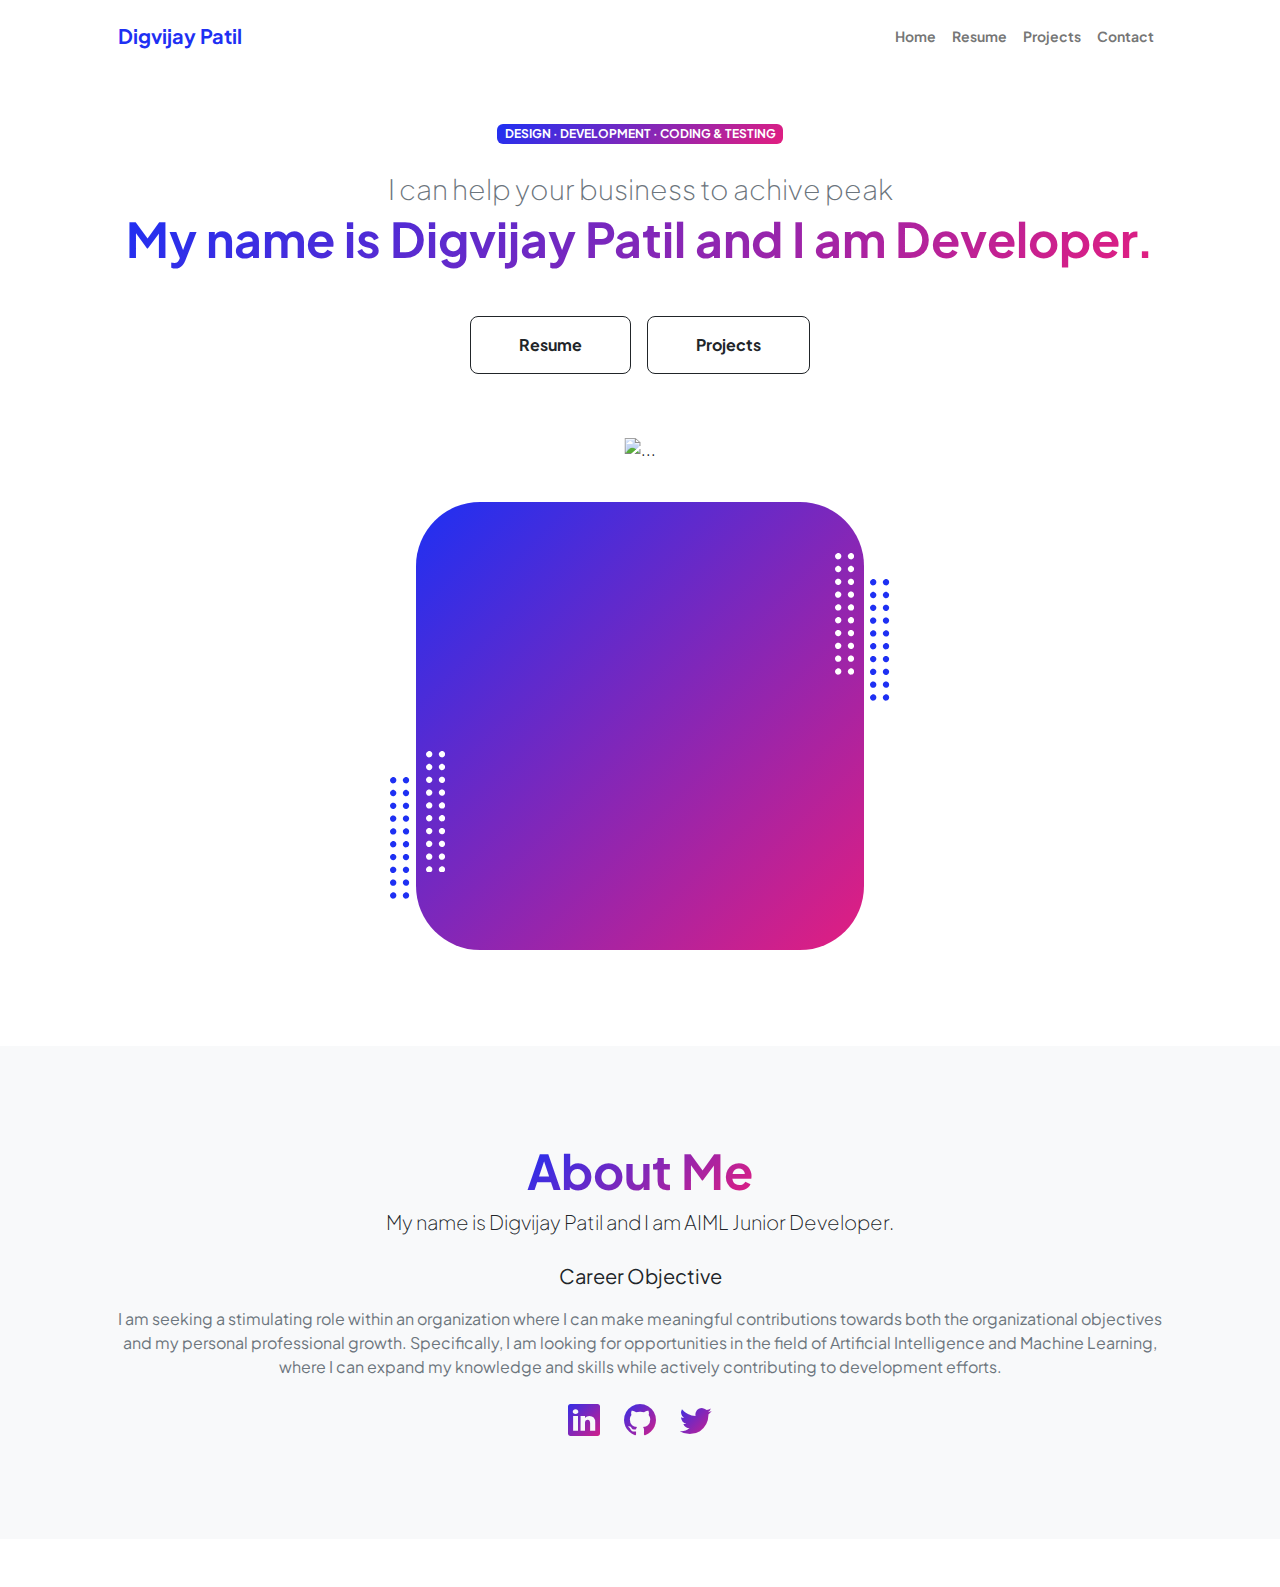
==== index.html @ 7efc9205 "changes" ====
<!DOCTYPE html>
<html lang="en">
    <head>
        
        <title>Digvijay Patil</title>

        <!-- Favicon-->
        <link rel="icon" type="image/x-icon" href="assets/favicon.ico" />
        <!-- Custom Google font-->
        <link rel="preconnect" href="https://fonts.googleapis.com" />
        <link rel="preconnect" href="https://fonts.gstatic.com" crossorigin />
        <link href="https://fonts.googleapis.com/css2?family=Plus+Jakarta+Sans:wght@100;200;300;400;500;600;700;800;900&amp;display=swap" rel="stylesheet" />
        <!-- Bootstrap icons-->
        <link href="https://cdn.jsdelivr.net/npm/bootstrap-icons@1.8.1/font/bootstrap-icons.css" rel="stylesheet" />
        <!-- Core theme CSS (includes Bootstrap)-->
        <link href="css/styles.css" rel="stylesheet" />
    </head>

    <body class="d-flex flex-column h-100">
        <main class="flex-shrink-0">

            <!-- Navigation-->
            <nav class="navbar navbar-expand-lg navbar-light bg-white py-3">
                <div class="container px-5">
                    <a class="navbar-brand" href="index.html"><span class="fw-bolder text-primary">Digvijay Patil </span></a>
                    <button class="navbar-toggler" type="button" data-bs-toggle="collapse" data-bs-target="#navbarSupportedContent" aria-controls="navbarSupportedContent" aria-expanded="false" aria-label="Toggle navigation"><span class="navbar-toggler-icon"></span></button>
                    <div class="collapse navbar-collapse" id="navbarSupportedContent">
                        <ul class="navbar-nav ms-auto mb-2 mb-lg-0 small fw-bolder">
                            <li class="nav-item"><a class="nav-link" href="index.html">Home</a></li>
                            <li class="nav-item"><a class="nav-link" href="resume.html">Resume</a></li>
                            <li class="nav-item"><a class="nav-link" href="projects.html">Projects</a></li>
                            <li class="nav-item"><a class="nav-link" href="contact.html">Contact</a></li>
                        </ul>
                    </div>
                </div>
            </nav>

            <!-- Header-->
            <header class="py-5">
                <div class="container px-5 pb-5">
                    <div class="row gx-5 align-items-center">
                        <div class="col-xxl-5">
                            <!-- Header text content-->
                            <div class="text-center text-xxl-start">
                                <div class="badge bg-gradient-primary-to-secondary text-white mb-4"><div class="text-uppercase">Design &middot; Development &middot; Coding & Testing</div></div>
                                <div class="fs-3 fw-light text-muted">I can help your business to achive peak</div>
                                <h1 class="display-5 fw-bolder mb-5"><span class="text-gradient d-inline">My name is Digvijay Patil and I am Developer.</span></h1>
                                <div class="d-grid gap-3 d-sm-flex justify-content-sm-center justify-content-xxl-start mb-3">
                                    <!-- <a class="btn btn-primary btn-lg px-5 py-3 me-sm-3 fs-6 fw-bolder" href="resume.html">Resume</a> -->
                                    <a class="btn btn-outline-dark btn-lg px-5 py-3 fs-6 fw-bolder" href="resume.html">Resume</a>
                                    <a class="btn btn-outline-dark btn-lg px-5 py-3 fs-6 fw-bolder" href="projects.html">Projects</a>
                                </div>
                            </div>
                        </div>
                        <div class="col-xxl-7">

                            <!-- Header profile picture-->
                            <div class="d-flex justify-content-center mt-5 mt-xxl-0">
                                <div class="profile bg-gradient-primary-to-secondary">
                                    <img class="profile-img" src="assets/profile.png" alt="..." />
                                    <div class="dots-1">
                                        <!-- SVG Dots-->
                                        <svg version="1.1" xmlns="http://www.w3.org/2000/svg" xmlns:xlink="http://www.w3.org/1999/xlink" x="0px" y="0px" viewBox="0 0 191.6 1215.4" style="enable-background: new 0 0 191.6 1215.4" xml:space="preserve">
                                            <g transform="translate(0.000000,1280.000000) scale(0.100000,-0.100000)">
                                                <path d="M227.7,12788.6c-105-35-200-141-222-248c-43-206,163-412,369-369c155,32,275,190,260,339c-11,105-90,213-190,262        C383.7,12801.6,289.7,12808.6,227.7,12788.6z"></path>
                                                <path d="M1507.7,12788.6c-151-50-253-216-222-362c25-119,136-230,254-255c194-41,395,142,375,339c-11,105-90,213-190,262        C1663.7,12801.6,1569.7,12808.6,1507.7,12788.6z"></path>
                                                <path d="M227.7,11508.6c-105-35-200-141-222-248c-43-206,163-412,369-369c155,32,275,190,260,339c-11,105-90,213-190,262        C383.7,11521.6,289.7,11528.6,227.7,11508.6z"></path>
                                                <path d="M1507.7,11508.6c-151-50-253-216-222-362c25-119,136-230,254-255c194-41,395,142,375,339c-11,105-90,213-190,262        C1663.7,11521.6,1569.7,11528.6,1507.7,11508.6z"></path>
                                                <path d="M227.7,10228.6c-105-35-200-141-222-248c-43-206,163-412,369-369c155,32,275,190,260,339c-11,105-90,213-190,262        C383.7,10241.6,289.7,10248.6,227.7,10228.6z"></path>
                                                <path d="M1507.7,10228.6c-105-35-200-141-222-248c-43-206,163-412,369-369c155,32,275,190,260,339c-11,105-90,213-190,262        C1663.7,10241.6,1569.7,10248.6,1507.7,10228.6z"></path>
                                                <path d="M227.7,8948.6c-105-35-200-141-222-248c-43-206,163-412,369-369c155,32,275,190,260,339c-11,105-90,213-190,262        C383.7,8961.6,289.7,8968.6,227.7,8948.6z"></path>
                                                <path d="M1507.7,8948.6c-105-35-200-141-222-248c-43-206,163-412,369-369c155,32,275,190,260,339c-11,105-90,213-190,262        C1663.7,8961.6,1569.7,8968.6,1507.7,8948.6z"></path>
                                                <path d="M227.7,7668.6c-105-35-200-141-222-248c-43-206,163-412,369-369c155,32,275,190,260,339c-11,105-90,213-190,262        C383.7,7681.6,289.7,7688.6,227.7,7668.6z"></path>
                                                <path d="M1507.7,7668.6c-105-35-200-141-222-248c-43-206,163-412,369-369c155,32,275,190,260,339c-11,105-90,213-190,262        C1663.7,7681.6,1569.7,7688.6,1507.7,7668.6z"></path>
                                                <path d="M227.7,6388.6c-105-35-200-141-222-248c-43-206,163-412,369-369c155,32,275,190,260,339c-11,105-90,213-190,262        C383.7,6401.6,289.7,6408.6,227.7,6388.6z"></path>
                                                <path d="M1507.7,6388.6c-105-35-200-141-222-248c-43-206,163-412,369-369c155,32,275,190,260,339c-11,105-90,213-190,262        C1663.7,6401.6,1569.7,6408.6,1507.7,6388.6z"></path>
                                                <path d="M227.7,5108.6c-105-35-200-141-222-248c-43-206,163-412,369-369c155,32,275,190,260,339c-11,105-90,213-190,262        C383.7,5121.6,289.7,5128.6,227.7,5108.6z"></path>
                                                <path d="M1507.7,5108.6c-105-35-200-141-222-248c-43-206,163-412,369-369c155,32,275,190,260,339c-11,105-90,213-190,262        C1663.7,5121.6,1569.7,5128.6,1507.7,5108.6z"></path>
                                                <path d="M227.7,3828.6c-105-35-200-141-222-248c-43-206,163-412,369-369c155,32,275,190,260,339c-11,105-90,213-190,262        C383.7,3841.6,289.7,3848.6,227.7,3828.6z"></path>
                                                <path d="M1507.7,3828.6c-105-35-200-141-222-248c-43-206,163-412,369-369c155,32,275,190,260,339c-11,105-90,213-190,262        C1663.7,3841.6,1569.7,3848.6,1507.7,3828.6z"></path>
                                                <path d="M227.7,2548.6c-105-35-200-141-222-248c-43-206,163-412,369-369c155,32,275,190,260,339c-11,105-90,213-190,262        C383.7,2561.6,289.7,2568.6,227.7,2548.6z"></path>
                                                <path d="M1507.7,2548.6c-105-35-200-141-222-248c-43-206,163-412,369-369c155,32,275,190,260,339c-11,105-90,213-190,262        C1663.7,2561.6,1569.7,2568.6,1507.7,2548.6z"></path>
                                                <path d="M227.7,1268.6c-105-35-200-141-222-248c-43-206,163-412,369-369c155,32,275,190,260,339c-11,105-90,213-190,262        C383.7,1281.6,289.7,1288.6,227.7,1268.6z"></path>
                                                <path d="M1507.7,1268.6c-105-35-200-141-222-248c-43-206,163-412,369-369c155,32,275,190,260,339c-11,105-90,213-190,262        C1663.7,1281.6,1569.7,1288.6,1507.7,1268.6z"></path>
                                            </g>
                                        </svg>
                                        <!-- END of SVG dots-->
                                    </div>
                                    <div class="dots-2">
                                        <!-- SVG Dots-->
                                        <svg version="1.1" xmlns="http://www.w3.org/2000/svg" xmlns:xlink="http://www.w3.org/1999/xlink" x="0px" y="0px" viewBox="0 0 191.6 1215.4" style="enable-background: new 0 0 191.6 1215.4" xml:space="preserve">
                                            <g transform="translate(0.000000,1280.000000) scale(0.100000,-0.100000)">
                                                <path d="M227.7,12788.6c-105-35-200-141-222-248c-43-206,163-412,369-369c155,32,275,190,260,339c-11,105-90,213-190,262        C383.7,12801.6,289.7,12808.6,227.7,12788.6z"></path>
                                                <path d="M1507.7,12788.6c-151-50-253-216-222-362c25-119,136-230,254-255c194-41,395,142,375,339c-11,105-90,213-190,262        C1663.7,12801.6,1569.7,12808.6,1507.7,12788.6z"></path>
                                                <path d="M227.7,11508.6c-105-35-200-141-222-248c-43-206,163-412,369-369c155,32,275,190,260,339c-11,105-90,213-190,262        C383.7,11521.6,289.7,11528.6,227.7,11508.6z"></path>
                                                <path d="M1507.7,11508.6c-151-50-253-216-222-362c25-119,136-230,254-255c194-41,395,142,375,339c-11,105-90,213-190,262        C1663.7,11521.6,1569.7,11528.6,1507.7,11508.6z"></path>
                                                <path d="M227.7,10228.6c-105-35-200-141-222-248c-43-206,163-412,369-369c155,32,275,190,260,339c-11,105-90,213-190,262        C383.7,10241.6,289.7,10248.6,227.7,10228.6z"></path>
                                                <path d="M1507.7,10228.6c-105-35-200-141-222-248c-43-206,163-412,369-369c155,32,275,190,260,339c-11,105-90,213-190,262        C1663.7,10241.6,1569.7,10248.6,1507.7,10228.6z"></path>
                                                <path d="M227.7,8948.6c-105-35-200-141-222-248c-43-206,163-412,369-369c155,32,275,190,260,339c-11,105-90,213-190,262        C383.7,8961.6,289.7,8968.6,227.7,8948.6z"></path>
                                                <path d="M1507.7,8948.6c-105-35-200-141-222-248c-43-206,163-412,369-369c155,32,275,190,260,339c-11,105-90,213-190,262        C1663.7,8961.6,1569.7,8968.6,1507.7,8948.6z"></path>
                                                <path d="M227.7,7668.6c-105-35-200-141-222-248c-43-206,163-412,369-369c155,32,275,190,260,339c-11,105-90,213-190,262        C383.7,7681.6,289.7,7688.6,227.7,7668.6z"></path>
                                                <path d="M1507.7,7668.6c-105-35-200-141-222-248c-43-206,163-412,369-369c155,32,275,190,260,339c-11,105-90,213-190,262        C1663.7,7681.6,1569.7,7688.6,1507.7,7668.6z"></path>
                                                <path d="M227.7,6388.6c-105-35-200-141-222-248c-43-206,163-412,369-369c155,32,275,190,260,339c-11,105-90,213-190,262        C383.7,6401.6,289.7,6408.6,227.7,6388.6z"></path>
                                                <path d="M1507.7,6388.6c-105-35-200-141-222-248c-43-206,163-412,369-369c155,32,275,190,260,339c-11,105-90,213-190,262        C1663.7,6401.6,1569.7,6408.6,1507.7,6388.6z"></path>
                                                <path d="M227.7,5108.6c-105-35-200-141-222-248c-43-206,163-412,369-369c155,32,275,190,260,339c-11,105-90,213-190,262        C383.7,5121.6,289.7,5128.6,227.7,5108.6z"></path>
                                                <path d="M1507.7,5108.6c-105-35-200-141-222-248c-43-206,163-412,369-369c155,32,275,190,260,339c-11,105-90,213-190,262        C1663.7,5121.6,1569.7,5128.6,1507.7,5108.6z"></path>
                                                <path d="M227.7,3828.6c-105-35-200-141-222-248c-43-206,163-412,369-369c155,32,275,190,260,339c-11,105-90,213-190,262        C383.7,3841.6,289.7,3848.6,227.7,3828.6z"></path>
                                                <path d="M1507.7,3828.6c-105-35-200-141-222-248c-43-206,163-412,369-369c155,32,275,190,260,339c-11,105-90,213-190,262        C1663.7,3841.6,1569.7,3848.6,1507.7,3828.6z"></path>
                                                <path d="M227.7,2548.6c-105-35-200-141-222-248c-43-206,163-412,369-369c155,32,275,190,260,339c-11,105-90,213-190,262        C383.7,2561.6,289.7,2568.6,227.7,2548.6z"></path>
                                                <path d="M1507.7,2548.6c-105-35-200-141-222-248c-43-206,163-412,369-369c155,32,275,190,260,339c-11,105-90,213-190,262        C1663.7,2561.6,1569.7,2568.6,1507.7,2548.6z"></path>
                                                <path d="M227.7,1268.6c-105-35-200-141-222-248c-43-206,163-412,369-369c155,32,275,190,260,339c-11,105-90,213-190,262        C383.7,1281.6,289.7,1288.6,227.7,1268.6z"></path>
                                                <path d="M1507.7,1268.6c-105-35-200-141-222-248c-43-206,163-412,369-369c155,32,275,190,260,339c-11,105-90,213-190,262        C1663.7,1281.6,1569.7,1288.6,1507.7,1268.6z"></path>
                                            </g>
                                        </svg>
                                        <!-- END of SVG dots-->
                                    </div>
                                    <div class="dots-3">
                                        <!-- SVG Dots-->
                                        <svg version="1.1" xmlns="http://www.w3.org/2000/svg" xmlns:xlink="http://www.w3.org/1999/xlink" x="0px" y="0px" viewBox="0 0 191.6 1215.4" style="enable-background: new 0 0 191.6 1215.4" xml:space="preserve">
                                            <g transform="translate(0.000000,1280.000000) scale(0.100000,-0.100000)">
                                                <path d="M227.7,12788.6c-105-35-200-141-222-248c-43-206,163-412,369-369c155,32,275,190,260,339c-11,105-90,213-190,262        C383.7,12801.6,289.7,12808.6,227.7,12788.6z"></path>
                                                <path d="M1507.7,12788.6c-151-50-253-216-222-362c25-119,136-230,254-255c194-41,395,142,375,339c-11,105-90,213-190,262        C1663.7,12801.6,1569.7,12808.6,1507.7,12788.6z"></path>
                                                <path d="M227.7,11508.6c-105-35-200-141-222-248c-43-206,163-412,369-369c155,32,275,190,260,339c-11,105-90,213-190,262        C383.7,11521.6,289.7,11528.6,227.7,11508.6z"></path>
                                                <path d="M1507.7,11508.6c-151-50-253-216-222-362c25-119,136-230,254-255c194-41,395,142,375,339c-11,105-90,213-190,262        C1663.7,11521.6,1569.7,11528.6,1507.7,11508.6z"></path>
                                                <path d="M227.7,10228.6c-105-35-200-141-222-248c-43-206,163-412,369-369c155,32,275,190,260,339c-11,105-90,213-190,262        C383.7,10241.6,289.7,10248.6,227.7,10228.6z"></path>
                                                <path d="M1507.7,10228.6c-105-35-200-141-222-248c-43-206,163-412,369-369c155,32,275,190,260,339c-11,105-90,213-190,262        C1663.7,10241.6,1569.7,10248.6,1507.7,10228.6z"></path>
                                                <path d="M227.7,8948.6c-105-35-200-141-222-248c-43-206,163-412,369-369c155,32,275,190,260,339c-11,105-90,213-190,262        C383.7,8961.6,289.7,8968.6,227.7,8948.6z"></path>
                                                <path d="M1507.7,8948.6c-105-35-200-141-222-248c-43-206,163-412,369-369c155,32,275,190,260,339c-11,105-90,213-190,262        C1663.7,8961.6,1569.7,8968.6,1507.7,8948.6z"></path>
                                                <path d="M227.7,7668.6c-105-35-200-141-222-248c-43-206,163-412,369-369c155,32,275,190,260,339c-11,105-90,213-190,262        C383.7,7681.6,289.7,7688.6,227.7,7668.6z"></path>
                                                <path d="M1507.7,7668.6c-105-35-200-141-222-248c-43-206,163-412,369-369c155,32,275,190,260,339c-11,105-90,213-190,262        C1663.7,7681.6,1569.7,7688.6,1507.7,7668.6z"></path>
                                                <path d="M227.7,6388.6c-105-35-200-141-222-248c-43-206,163-412,369-369c155,32,275,190,260,339c-11,105-90,213-190,262        C383.7,6401.6,289.7,6408.6,227.7,6388.6z"></path>
                                                <path d="M1507.7,6388.6c-105-35-200-141-222-248c-43-206,163-412,369-369c155,32,275,190,260,339c-11,105-90,213-190,262        C1663.7,6401.6,1569.7,6408.6,1507.7,6388.6z"></path>
                                                <path d="M227.7,5108.6c-105-35-200-141-222-248c-43-206,163-412,369-369c155,32,275,190,260,339c-11,105-90,213-190,262        C383.7,5121.6,289.7,5128.6,227.7,5108.6z"></path>
                                                <path d="M1507.7,5108.6c-105-35-200-141-222-248c-43-206,163-412,369-369c155,32,275,190,260,339c-11,105-90,213-190,262        C1663.7,5121.6,1569.7,5128.6,1507.7,5108.6z"></path>
                                                <path d="M227.7,3828.6c-105-35-200-141-222-248c-43-206,163-412,369-369c155,32,275,190,260,339c-11,105-90,213-190,262        C383.7,3841.6,289.7,3848.6,227.7,3828.6z"></path>
                                                <path d="M1507.7,3828.6c-105-35-200-141-222-248c-43-206,163-412,369-369c155,32,275,190,260,339c-11,105-90,213-190,262        C1663.7,3841.6,1569.7,3848.6,1507.7,3828.6z"></path>
                                                <path d="M227.7,2548.6c-105-35-200-141-222-248c-43-206,163-412,369-369c155,32,275,190,260,339c-11,105-90,213-190,262        C383.7,2561.6,289.7,2568.6,227.7,2548.6z"></path>
                                                <path d="M1507.7,2548.6c-105-35-200-141-222-248c-43-206,163-412,369-369c155,32,275,190,260,339c-11,105-90,213-190,262        C1663.7,2561.6,1569.7,2568.6,1507.7,2548.6z"></path>
                                                <path d="M227.7,1268.6c-105-35-200-141-222-248c-43-206,163-412,369-369c155,32,275,190,260,339c-11,105-90,213-190,262        C383.7,1281.6,289.7,1288.6,227.7,1268.6z"></path>
                                                <path d="M1507.7,1268.6c-105-35-200-141-222-248c-43-206,163-412,369-369c155,32,275,190,260,339c-11,105-90,213-190,262        C1663.7,1281.6,1569.7,1288.6,1507.7,1268.6z"></path>
                                            </g>
                                        </svg>
                                        <!-- END of SVG dots-->
                                    </div>
                                    <div class="dots-4">
                                        <!-- SVG Dots-->
                                        <svg version="1.1" xmlns="http://www.w3.org/2000/svg" xmlns:xlink="http://www.w3.org/1999/xlink" x="0px" y="0px" viewBox="0 0 191.6 1215.4" style="enable-background: new 0 0 191.6 1215.4" xml:space="preserve">
                                            <g transform="translate(0.000000,1280.000000) scale(0.100000,-0.100000)">
                                                <path d="M227.7,12788.6c-105-35-200-141-222-248c-43-206,163-412,369-369c155,32,275,190,260,339c-11,105-90,213-190,262        C383.7,12801.6,289.7,12808.6,227.7,12788.6z"></path>
                                                <path d="M1507.7,12788.6c-151-50-253-216-222-362c25-119,136-230,254-255c194-41,395,142,375,339c-11,105-90,213-190,262        C1663.7,12801.6,1569.7,12808.6,1507.7,12788.6z"></path>
                                                <path d="M227.7,11508.6c-105-35-200-141-222-248c-43-206,163-412,369-369c155,32,275,190,260,339c-11,105-90,213-190,262        C383.7,11521.6,289.7,11528.6,227.7,11508.6z"></path>
                                                <path d="M1507.7,11508.6c-151-50-253-216-222-362c25-119,136-230,254-255c194-41,395,142,375,339c-11,105-90,213-190,262        C1663.7,11521.6,1569.7,11528.6,1507.7,11508.6z"></path>
                                                <path d="M227.7,10228.6c-105-35-200-141-222-248c-43-206,163-412,369-369c155,32,275,190,260,339c-11,105-90,213-190,262        C383.7,10241.6,289.7,10248.6,227.7,10228.6z"></path>
                                                <path d="M1507.7,10228.6c-105-35-200-141-222-248c-43-206,163-412,369-369c155,32,275,190,260,339c-11,105-90,213-190,262        C1663.7,10241.6,1569.7,10248.6,1507.7,10228.6z"></path>
                                                <path d="M227.7,8948.6c-105-35-200-141-222-248c-43-206,163-412,369-369c155,32,275,190,260,339c-11,105-90,213-190,262        C383.7,8961.6,289.7,8968.6,227.7,8948.6z"></path>
                                                <path d="M1507.7,8948.6c-105-35-200-141-222-248c-43-206,163-412,369-369c155,32,275,190,260,339c-11,105-90,213-190,262        C1663.7,8961.6,1569.7,8968.6,1507.7,8948.6z"></path>
                                                <path d="M227.7,7668.6c-105-35-200-141-222-248c-43-206,163-412,369-369c155,32,275,190,260,339c-11,105-90,213-190,262        C383.7,7681.6,289.7,7688.6,227.7,7668.6z"></path>
                                                <path d="M1507.7,7668.6c-105-35-200-141-222-248c-43-206,163-412,369-369c155,32,275,190,260,339c-11,105-90,213-190,262        C1663.7,7681.6,1569.7,7688.6,1507.7,7668.6z"></path>
                                                <path d="M227.7,6388.6c-105-35-200-141-222-248c-43-206,163-412,369-369c155,32,275,190,260,339c-11,105-90,213-190,262        C383.7,6401.6,289.7,6408.6,227.7,6388.6z"></path>
                                                <path d="M1507.7,6388.6c-105-35-200-141-222-248c-43-206,163-412,369-369c155,32,275,190,260,339c-11,105-90,213-190,262        C1663.7,6401.6,1569.7,6408.6,1507.7,6388.6z"></path>
                                                <path d="M227.7,5108.6c-105-35-200-141-222-248c-43-206,163-412,369-369c155,32,275,190,260,339c-11,105-90,213-190,262        C383.7,5121.6,289.7,5128.6,227.7,5108.6z"></path>
                                                <path d="M1507.7,5108.6c-105-35-200-141-222-248c-43-206,163-412,369-369c155,32,275,190,260,339c-11,105-90,213-190,262        C1663.7,5121.6,1569.7,5128.6,1507.7,5108.6z"></path>
                                                <path d="M227.7,3828.6c-105-35-200-141-222-248c-43-206,163-412,369-369c155,32,275,190,260,339c-11,105-90,213-190,262        C383.7,3841.6,289.7,3848.6,227.7,3828.6z"></path>
                                                <path d="M1507.7,3828.6c-105-35-200-141-222-248c-43-206,163-412,369-369c155,32,275,190,260,339c-11,105-90,213-190,262        C1663.7,3841.6,1569.7,3848.6,1507.7,3828.6z"></path>
                                                <path d="M227.7,2548.6c-105-35-200-141-222-248c-43-206,163-412,369-369c155,32,275,190,260,339c-11,105-90,213-190,262        C383.7,2561.6,289.7,2568.6,227.7,2548.6z"></path>
                                                <path d="M1507.7,2548.6c-105-35-200-141-222-248c-43-206,163-412,369-369c155,32,275,190,260,339c-11,105-90,213-190,262        C1663.7,2561.6,1569.7,2568.6,1507.7,2548.6z"></path>
                                                <path d="M227.7,1268.6c-105-35-200-141-222-248c-43-206,163-412,369-369c155,32,275,190,260,339c-11,105-90,213-190,262        C383.7,1281.6,289.7,1288.6,227.7,1268.6z"></path>
                                                <path d="M1507.7,1268.6c-105-35-200-141-222-248c-43-206,163-412,369-369c155,32,275,190,260,339c-11,105-90,213-190,262        C1663.7,1281.6,1569.7,1288.6,1507.7,1268.6z"></path>
                                            </g>
                                        </svg>
                                        <!-- END of SVG dots-->
                                    </div>
                                </div>
                            </div>
                        </div>
                    </div>
                </div>
            </header>

            <!-- About Section-->
            <section class="bg-light py-5">
                <div class="container px-5">
                    <div class="row gx-5 justify-content-center">
                        <div class="col-xxl-8">
                            <div class="text-center my-5">
                                <h2 class="display-5 fw-bolder"><span class="text-gradient d-inline">About Me</span></h2>
                                <p class="lead fw-light mb-4">My name is Digvijay Patil and I am AIML Junior Developer.</p>
                                <p class="fs-5 text-dark">Career Objective</p>
                                <p class="text-muted">I am seeking a stimulating role within an organization where I can make meaningful contributions towards both the organizational objectives and my personal professional growth. Specifically, I am looking for opportunities in the field of Artificial Intelligence and Machine Learning, where I can expand my knowledge and skills while actively contributing to development efforts.</p>
                                <div class="d-flex justify-content-center fs-2 gap-4">
                                    <a class="text-gradient" href="https://www.linkedin.com/in/digvijay-patil-a215a7222/"><i class="bi bi-linkedin"></i></a>
                                    <a class="text-gradient" href="https://github.com/Digvijay7-7"><i class="bi bi-github"></i></a>
                                    <a class="text-gradient" href="#!"><i class="bi bi-twitter"></i></a>
                                </div>
                            </div>
                        </div>
                    </div>
                </div>
            </section>
        </main>

        <!-- Footer-->
        <footer class="bg-white py-4 mt-auto">
            <!-- <div class="container px-5">
                <div class="row align-items-center justify-content-between flex-column flex-sm-row">
                    <div class="col-auto"><div class="small m-0">Copyright &copy; Your Website 2023</div></div>
                    <div class="col-auto">
                        <a class="small" href="#!">Privacy</a>
                        <span class="mx-1">&middot;</span>
                        <a class="small" href="#!">Terms</a>
                        <span class="mx-1">&middot;</span>
                        <a class="small" href="#!">Contact</a>
                    </div>
                </div>
            </div> -->
        </footer>
        
        <!-- Bootstrap core JS-->
        <script src="https://cdn.jsdelivr.net/npm/bootstrap@5.2.3/dist/js/bootstrap.bundle.min.js"></script>
        <!-- Core theme JS-->
        <script src="js/scripts.js"></script>
    </body>
</html>
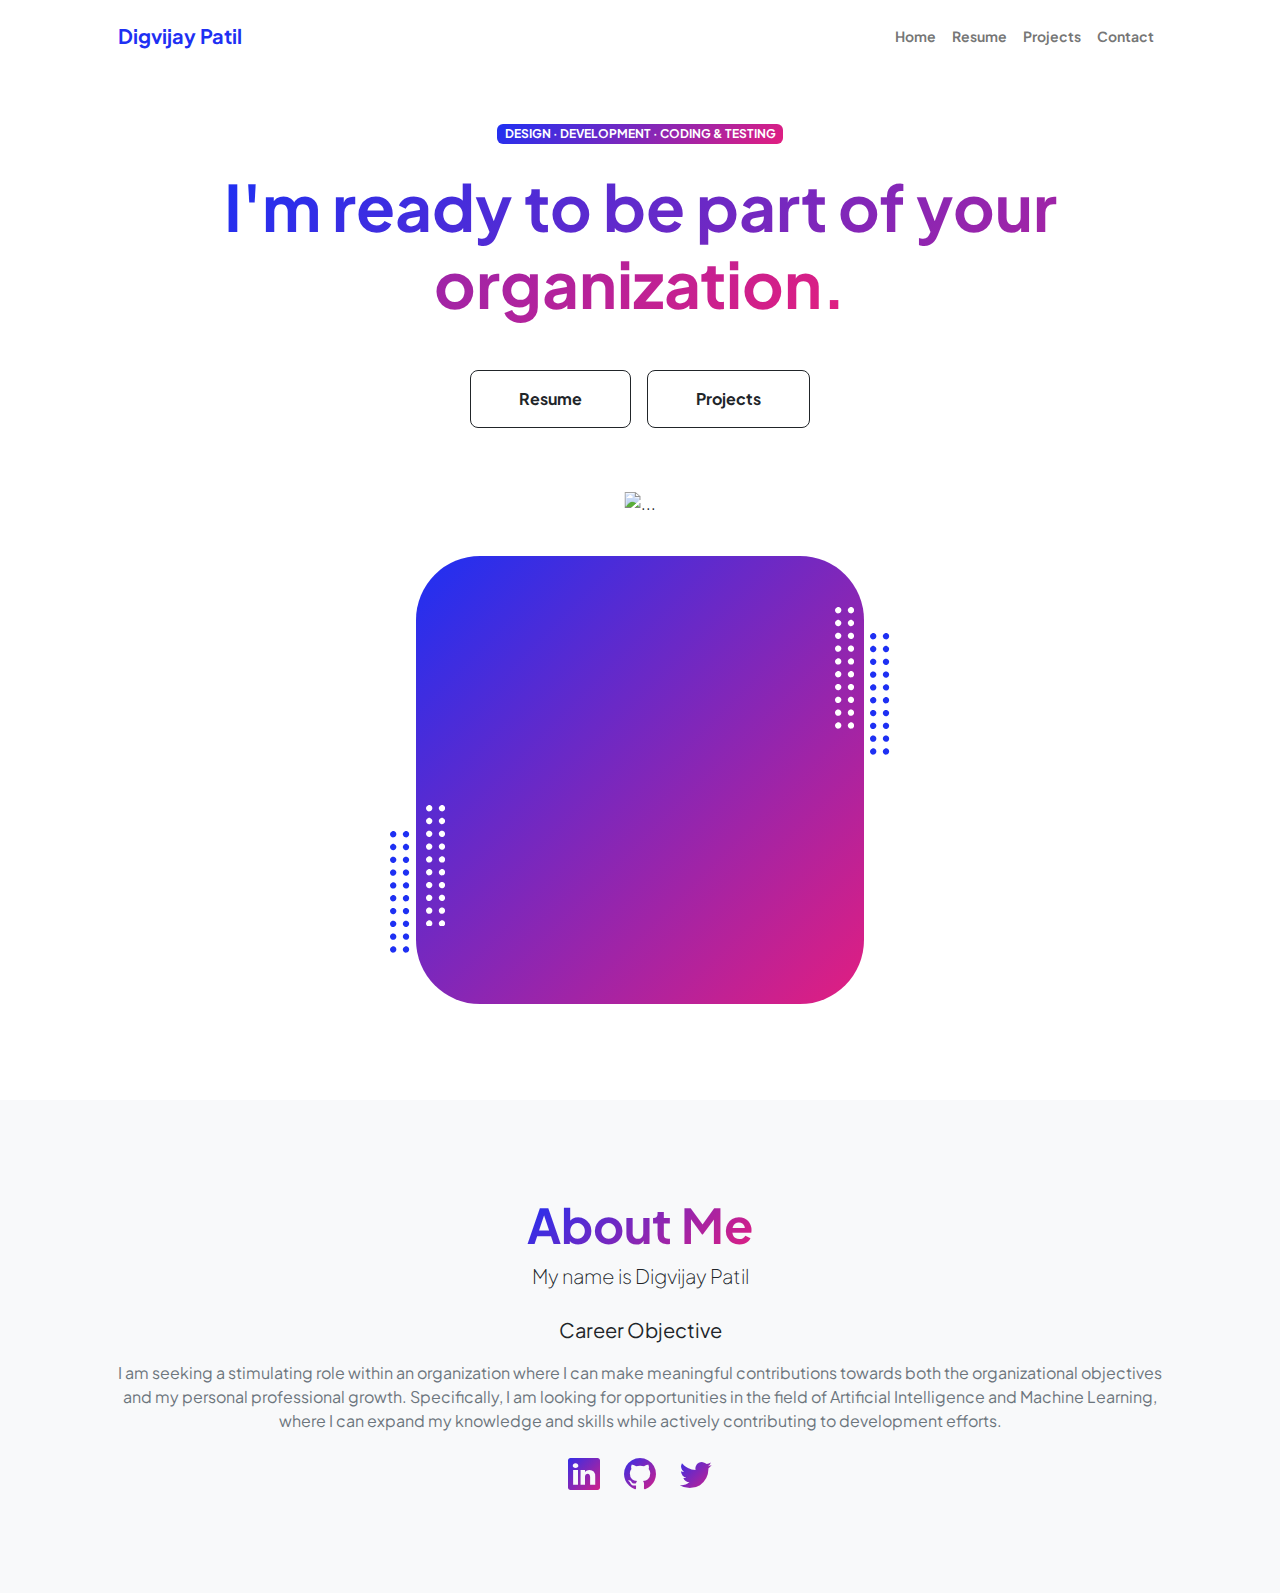
==== commit 12630504: "changes" ====
--- a/index.html
+++ b/index.html
@@ -43,8 +43,9 @@
                             <!-- Header text content-->
                             <div class="text-center text-xxl-start">
                                 <div class="badge bg-gradient-primary-to-secondary text-white mb-4"><div class="text-uppercase">Design &middot; Development &middot; Coding & Testing</div></div>
-                                <div class="fs-3 fw-light text-muted">I can help your business to achive peak</div>
-                                <h1 class="display-5 fw-bolder mb-5"><span class="text-gradient d-inline">My name is Digvijay Patil and I am Developer.</span></h1>
+                                <!-- <div class="fs-3 fw-light text-muted">I can help your business to achive peak</div> -->
+                                <!-- <h1 class="display-5 fw-bolder mb-5"><span class="text-gradient d-inline">My name is Digvijay Patil and I am Developer.</span></h1> -->
+                                <h1 class="display-3 fw-bolder mb-5"><span class="text-gradient d-inline">I'm ready to be part of your organization.</span></h1>
                                 <div class="d-grid gap-3 d-sm-flex justify-content-sm-center justify-content-xxl-start mb-3">
                                     <!-- <a class="btn btn-primary btn-lg px-5 py-3 me-sm-3 fs-6 fw-bolder" href="resume.html">Resume</a> -->
                                     <a class="btn btn-outline-dark btn-lg px-5 py-3 fs-6 fw-bolder" href="resume.html">Resume</a>
@@ -176,7 +177,7 @@
                     </div>
                 </div>
             </header>
-
+ 
             <!-- About Section-->
             <section class="bg-light py-5">
                 <div class="container px-5">
@@ -184,7 +185,7 @@
                         <div class="col-xxl-8">
                             <div class="text-center my-5">
                                 <h2 class="display-5 fw-bolder"><span class="text-gradient d-inline">About Me</span></h2>
-                                <p class="lead fw-light mb-4">My name is Digvijay Patil and I am AIML Junior Developer.</p>
+                                <p class="lead fw-light mb-4">My name is Digvijay Patil </p>
                                 <p class="fs-5 text-dark">Career Objective</p>
                                 <p class="text-muted">I am seeking a stimulating role within an organization where I can make meaningful contributions towards both the organizational objectives and my personal professional growth. Specifically, I am looking for opportunities in the field of Artificial Intelligence and Machine Learning, where I can expand my knowledge and skills while actively contributing to development efforts.</p>
                                 <div class="d-flex justify-content-center fs-2 gap-4">
@@ -199,9 +200,9 @@
             </section>
         </main>
 
-        <!-- Footer-->
+        <!-- Footer
         <footer class="bg-white py-4 mt-auto">
-            <!-- <div class="container px-5">
+            <div class="container px-5">
                 <div class="row align-items-center justify-content-between flex-column flex-sm-row">
                     <div class="col-auto"><div class="small m-0">Copyright &copy; Your Website 2023</div></div>
                     <div class="col-auto">
@@ -212,12 +213,13 @@
                         <a class="small" href="#!">Contact</a>
                     </div>
                 </div>
-            </div> -->
-        </footer>
+            </div> 
+        </footer> 
+        -->
         
         <!-- Bootstrap core JS-->
         <script src="https://cdn.jsdelivr.net/npm/bootstrap@5.2.3/dist/js/bootstrap.bundle.min.js"></script>
         <!-- Core theme JS-->
         <script src="js/scripts.js"></script>
     </body>
-</html>
+</html>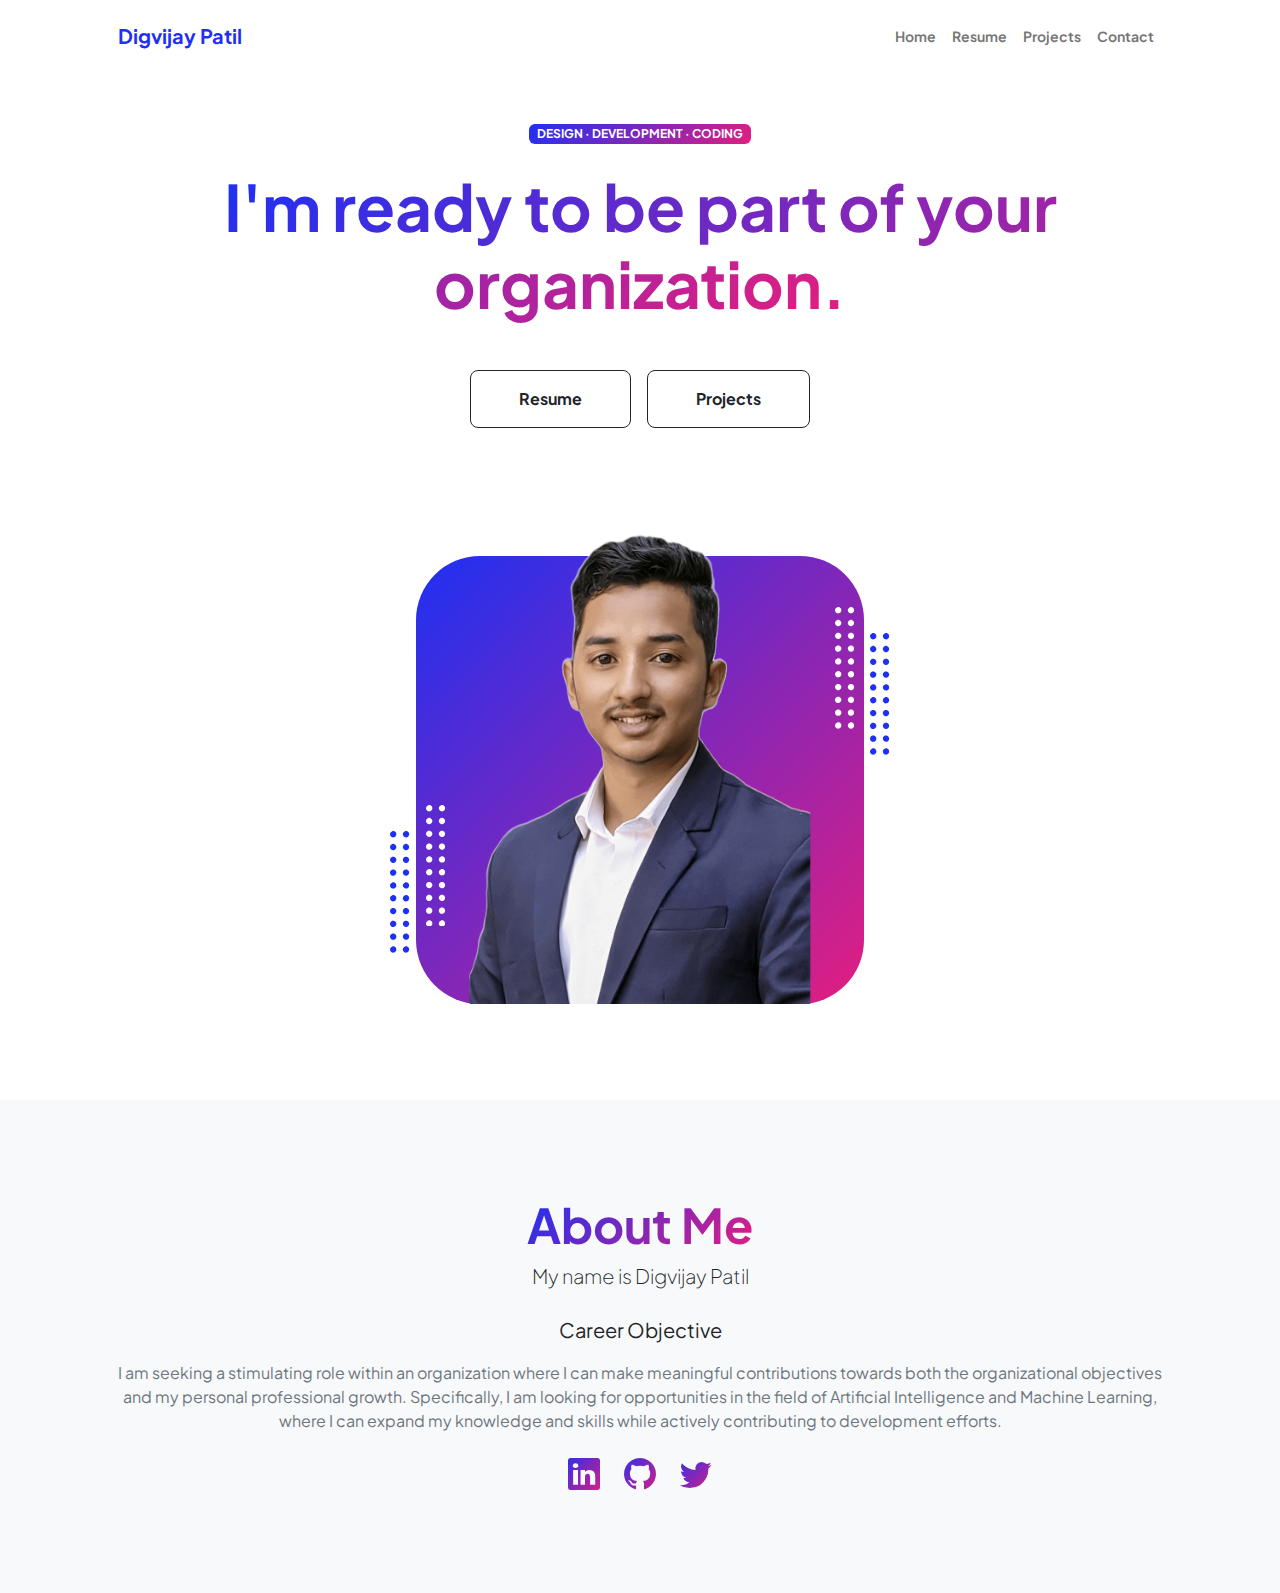
==== commit 434ad1b3: "changes" ====
--- a/index.html
+++ b/index.html
@@ -42,7 +42,7 @@
                         <div class="col-xxl-5">
                             <!-- Header text content-->
                             <div class="text-center text-xxl-start">
-                                <div class="badge bg-gradient-primary-to-secondary text-white mb-4"><div class="text-uppercase">Design &middot; Development &middot; Coding & Testing</div></div>
+                                <div class="badge bg-gradient-primary-to-secondary text-white mb-4"><div class="text-uppercase">Design &middot; Development &middot; Coding</div></div>
                                 <!-- <div class="fs-3 fw-light text-muted">I can help your business to achive peak</div> -->
                                 <!-- <h1 class="display-5 fw-bolder mb-5"><span class="text-gradient d-inline">My name is Digvijay Patil and I am Developer.</span></h1> -->
                                 <h1 class="display-3 fw-bolder mb-5"><span class="text-gradient d-inline">I'm ready to be part of your organization.</span></h1>
@@ -58,7 +58,7 @@
                             <!-- Header profile picture-->
                             <div class="d-flex justify-content-center mt-5 mt-xxl-0">
                                 <div class="profile bg-gradient-primary-to-secondary">
-                                    <img class="profile-img" src="assets/profile.png" alt="..." />
+                                    <img class="profile-img" src="assets/profile.webp" alt="Profile Image" loading="lazy" />
                                     <div class="dots-1">
                                         <!-- SVG Dots-->
                                         <svg version="1.1" xmlns="http://www.w3.org/2000/svg" xmlns:xlink="http://www.w3.org/1999/xlink" x="0px" y="0px" viewBox="0 0 191.6 1215.4" style="enable-background: new 0 0 191.6 1215.4" xml:space="preserve">
@@ -189,7 +189,7 @@
                                 <p class="fs-5 text-dark">Career Objective</p>
                                 <p class="text-muted">I am seeking a stimulating role within an organization where I can make meaningful contributions towards both the organizational objectives and my personal professional growth. Specifically, I am looking for opportunities in the field of Artificial Intelligence and Machine Learning, where I can expand my knowledge and skills while actively contributing to development efforts.</p>
                                 <div class="d-flex justify-content-center fs-2 gap-4">
-                                    <a class="text-gradient" href="https://www.linkedin.com/in/digvijay-patil-a215a7222/"><i class="bi bi-linkedin"></i></a>
+                                    <a class="text-gradient" href="https://www.linkedin.com/in/digvijay-patil-ai-engineer/"><i class="bi bi-linkedin"></i></a>
                                     <a class="text-gradient" href="https://github.com/Digvijay7-7"><i class="bi bi-github"></i></a>
                                     <a class="text-gradient" href="#!"><i class="bi bi-twitter"></i></a>
                                 </div>
